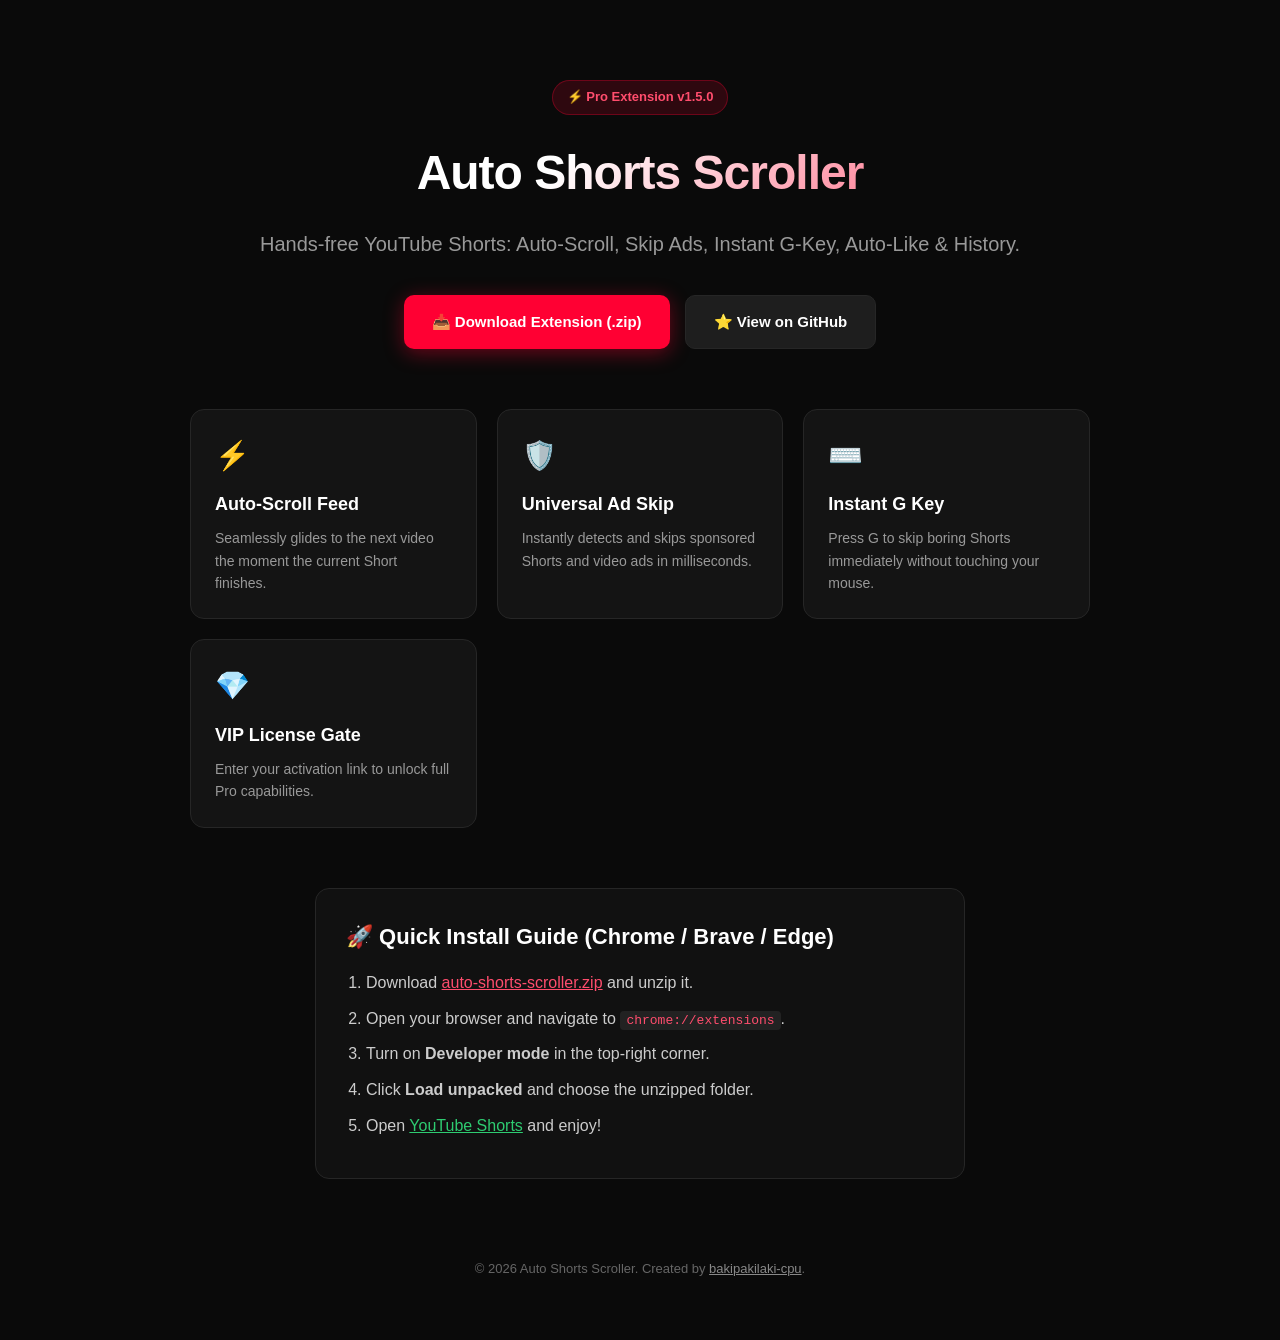
==== index.html @ 9a987a4a "Initial release: Auto Shorts Scroller Pro v1.5.0 with ad skipper and VIP license gate" ====
<!DOCTYPE html>
<html lang="en">
<head>
  <meta charset="UTF-8">
  <meta name="viewport" content="width=device-width, initial-scale=1.0">
  <title>Auto Shorts Scroller Pro ⚡</title>
  <link rel="icon" type="image/png" href="publish/icons/icon48.png">
  <style>
    :root {
      --primary: #ff0033;
      --primary-hover: #e6002e;
      --bg: #0a0a0a;
      --card-bg: #141414;
      --border: #262626;
      --text: #ffffff;
      --text-muted: #999999;
      --green: #2ecc71;
    }
    * { box-sizing: border-box; margin: 0; padding: 0; }
    body {
      font-family: -apple-system, BlinkMacSystemFont, "Segoe UI", Roboto, Helvetica, Arial, sans-serif;
      background: var(--bg);
      color: var(--text);
      line-height: 1.6;
      padding: 0 20px 60px;
    }
    .hero {
      max-width: 800px;
      margin: 80px auto 40px;
      text-align: center;
    }
    .badge {
      display: inline-flex;
      align-items: center;
      gap: 6px;
      background: rgba(255, 0, 51, 0.15);
      color: #ff4d6d;
      border: 1px solid rgba(255, 0, 51, 0.3);
      padding: 6px 14px;
      border-radius: 9999px;
      font-size: 13px;
      font-weight: 600;
      margin-bottom: 20px;
    }
    h1 {
      font-size: 48px;
      font-weight: 800;
      letter-spacing: -1px;
      margin-bottom: 16px;
      background: linear-gradient(135deg, #ffffff 40%, #ff4d6d 100%);
      -webkit-background-clip: text;
      -webkit-text-fill-color: transparent;
    }
    p.subtitle {
      font-size: 20px;
      color: var(--text-muted);
      margin-bottom: 35px;
    }
    .cta-group {
      display: flex;
      justify-content: center;
      gap: 15px;
      flex-wrap: wrap;
    }
    .btn {
      display: inline-flex;
      align-items: center;
      gap: 8px;
      padding: 14px 28px;
      border-radius: 10px;
      font-size: 15px;
      font-weight: 700;
      text-decoration: none;
      transition: all 0.2s ease;
      cursor: pointer;
    }
    .btn-primary {
      background: var(--primary);
      color: #fff;
      box-shadow: 0 4px 20px rgba(255, 0, 51, 0.4);
    }
    .btn-primary:hover {
      background: var(--primary-hover);
      transform: translateY(-2px);
    }
    .btn-secondary {
      background: #1e1e1e;
      color: #fff;
      border: 1px solid var(--border);
    }
    .btn-secondary:hover {
      background: #282828;
      transform: translateY(-2px);
    }
    .grid {
      display: grid;
      grid-template-columns: repeat(auto-fit, minmax(240px, 1fr));
      gap: 20px;
      max-width: 900px;
      margin: 60px auto;
    }
    .card {
      background: var(--card-bg);
      border: 1px solid var(--border);
      border-radius: 14px;
      padding: 24px;
      text-align: left;
    }
    .card-icon {
      font-size: 28px;
      margin-bottom: 12px;
    }
    .card h3 {
      font-size: 18px;
      margin-bottom: 8px;
    }
    .card p {
      font-size: 14px;
      color: var(--text-muted);
    }
    .install-box {
      max-width: 650px;
      margin: 40px auto;
      background: #111;
      border: 1px solid var(--border);
      border-radius: 14px;
      padding: 30px;
      text-align: left;
    }
    .install-box h2 {
      margin-bottom: 16px;
      font-size: 22px;
    }
    .install-box ol {
      margin-left: 20px;
      color: #ccc;
    }
    .install-box li {
      margin-bottom: 10px;
    }
    .install-box code {
      background: #222;
      padding: 2px 6px;
      border-radius: 4px;
      color: #ff4d6d;
      font-family: monospace;
    }
    footer {
      text-align: center;
      margin-top: 80px;
      color: #666;
      font-size: 13px;
    }
  </style>
</head>
<body>
  <div class="hero">
    <div class="badge">⚡ Pro Extension v1.5.0</div>
    <h1>Auto Shorts Scroller</h1>
    <p class="subtitle">Hands-free YouTube Shorts: Auto-Scroll, Skip Ads, Instant G-Key, Auto-Like & History.</p>
    <div class="cta-group">
      <a href="https://github.com/bakipakilaki-cpu/auto-shorts-scroller/releases/latest/download/auto-shorts-scroller.zip" class="btn btn-primary">
        📥 Download Extension (.zip)
      </a>
      <a href="https://github.com/bakipakilaki-cpu/auto-shorts-scroller" class="btn btn-secondary">
        ⭐ View on GitHub
      </a>
    </div>
  </div>

  <div class="grid">
    <div class="card">
      <div class="card-icon">⚡</div>
      <h3>Auto-Scroll Feed</h3>
      <p>Seamlessly glides to the next video the moment the current Short finishes.</p>
    </div>
    <div class="card">
      <div class="card-icon">🛡️</div>
      <h3>Universal Ad Skip</h3>
      <p>Instantly detects and skips sponsored Shorts and video ads in milliseconds.</p>
    </div>
    <div class="card">
      <div class="card-icon">⌨️</div>
      <h3>Instant G Key</h3>
      <p>Press G to skip boring Shorts immediately without touching your mouse.</p>
    </div>
    <div class="card">
      <div class="card-icon">💎</div>
      <h3>VIP License Gate</h3>
      <p>Enter your activation link to unlock full Pro capabilities.</p>
    </div>
  </div>

  <div class="install-box">
    <h2>🚀 Quick Install Guide (Chrome / Brave / Edge)</h2>
    <ol>
      <li>Download <a href="https://github.com/bakipakilaki-cpu/auto-shorts-scroller/releases/latest/download/auto-shorts-scroller.zip" style="color:#ff4d6d;">auto-shorts-scroller.zip</a> and unzip it.</li>
      <li>Open your browser and navigate to <code>chrome://extensions</code>.</li>
      <li>Turn on <strong>Developer mode</strong> in the top-right corner.</li>
      <li>Click <strong>Load unpacked</strong> and choose the unzipped folder.</li>
      <li>Open <a href="https://www.youtube.com/shorts" target="_blank" style="color:#2ecc71;">YouTube Shorts</a> and enjoy!</li>
    </ol>
  </div>

  <footer>
    <p>© 2026 Auto Shorts Scroller. Created by <a href="https://github.com/bakipakilaki-cpu" style="color:#888;">bakipakilaki-cpu</a>.</p>
  </footer>
</body>
</html>
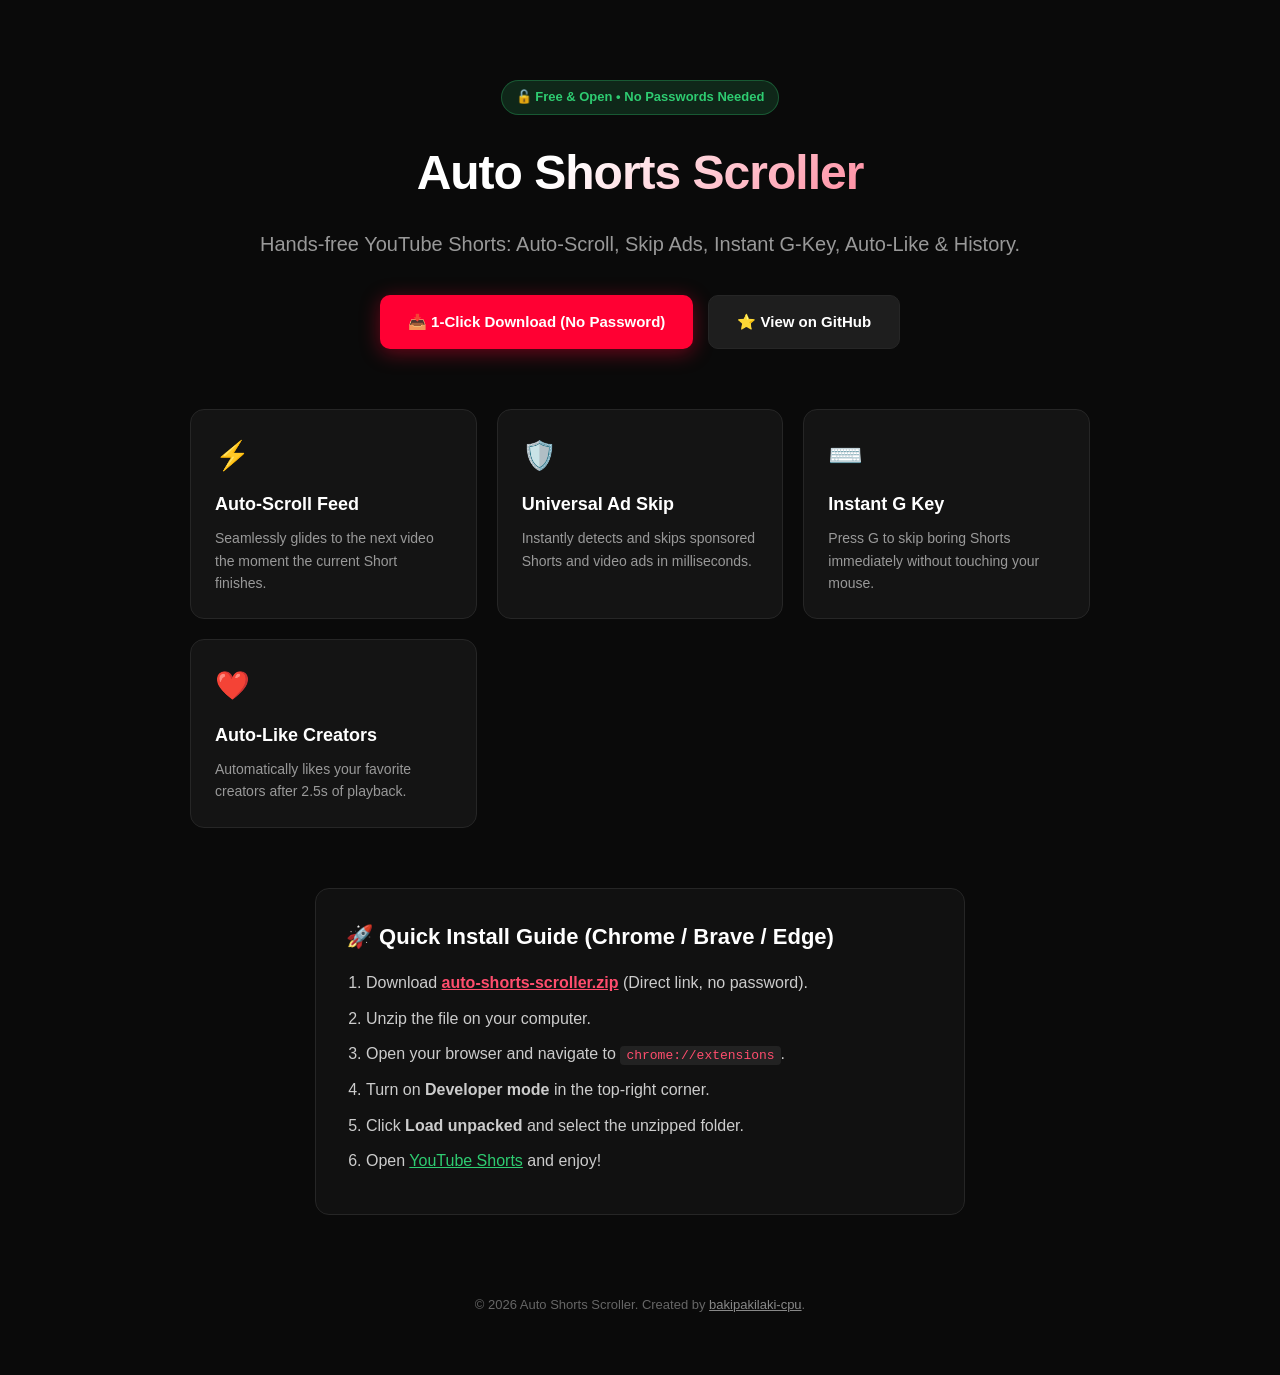
==== commit 5a921878: "Remove license password gates; make direct download 100% password-free" ====
--- a/index.html
+++ b/index.html
@@ -33,9 +33,9 @@
       display: inline-flex;
       align-items: center;
       gap: 6px;
-      background: rgba(255, 0, 51, 0.15);
-      color: #ff4d6d;
-      border: 1px solid rgba(255, 0, 51, 0.3);
+      background: rgba(46, 204, 113, 0.15);
+      color: #2ecc71;
+      border: 1px solid rgba(46, 204, 113, 0.3);
       padding: 6px 14px;
       border-radius: 9999px;
       font-size: 13px;
@@ -155,12 +155,12 @@
 </head>
 <body>
   <div class="hero">
-    <div class="badge">⚡ Pro Extension v1.5.0</div>
+    <div class="badge">🔓 Free & Open • No Passwords Needed</div>
     <h1>Auto Shorts Scroller</h1>
     <p class="subtitle">Hands-free YouTube Shorts: Auto-Scroll, Skip Ads, Instant G-Key, Auto-Like & History.</p>
     <div class="cta-group">
-      <a href="https://github.com/bakipakilaki-cpu/auto-shorts-scroller/releases/latest/download/auto-shorts-scroller.zip" class="btn btn-primary">
-        📥 Download Extension (.zip)
+      <a href="https://github.com/bakipakilaki-cpu/auto-shorts-scroller/releases/download/v1.5.0/auto-shorts-scroller.zip" class="btn btn-primary">
+        📥 1-Click Download (No Password)
       </a>
       <a href="https://github.com/bakipakilaki-cpu/auto-shorts-scroller" class="btn btn-secondary">
         ⭐ View on GitHub
@@ -185,19 +185,20 @@
       <p>Press G to skip boring Shorts immediately without touching your mouse.</p>
     </div>
     <div class="card">
-      <div class="card-icon">💎</div>
-      <h3>VIP License Gate</h3>
-      <p>Enter your activation link to unlock full Pro capabilities.</p>
+      <div class="card-icon">❤️</div>
+      <h3>Auto-Like Creators</h3>
+      <p>Automatically likes your favorite creators after 2.5s of playback.</p>
     </div>
   </div>
 
   <div class="install-box">
     <h2>🚀 Quick Install Guide (Chrome / Brave / Edge)</h2>
     <ol>
-      <li>Download <a href="https://github.com/bakipakilaki-cpu/auto-shorts-scroller/releases/latest/download/auto-shorts-scroller.zip" style="color:#ff4d6d;">auto-shorts-scroller.zip</a> and unzip it.</li>
+      <li>Download <a href="https://github.com/bakipakilaki-cpu/auto-shorts-scroller/releases/download/v1.5.0/auto-shorts-scroller.zip" style="color:#ff4d6d;font-weight:bold;">auto-shorts-scroller.zip</a> (Direct link, no password).</li>
+      <li>Unzip the file on your computer.</li>
       <li>Open your browser and navigate to <code>chrome://extensions</code>.</li>
       <li>Turn on <strong>Developer mode</strong> in the top-right corner.</li>
-      <li>Click <strong>Load unpacked</strong> and choose the unzipped folder.</li>
+      <li>Click <strong>Load unpacked</strong> and select the unzipped folder.</li>
       <li>Open <a href="https://www.youtube.com/shorts" target="_blank" style="color:#2ecc71;">YouTube Shorts</a> and enjoy!</li>
     </ol>
   </div>
